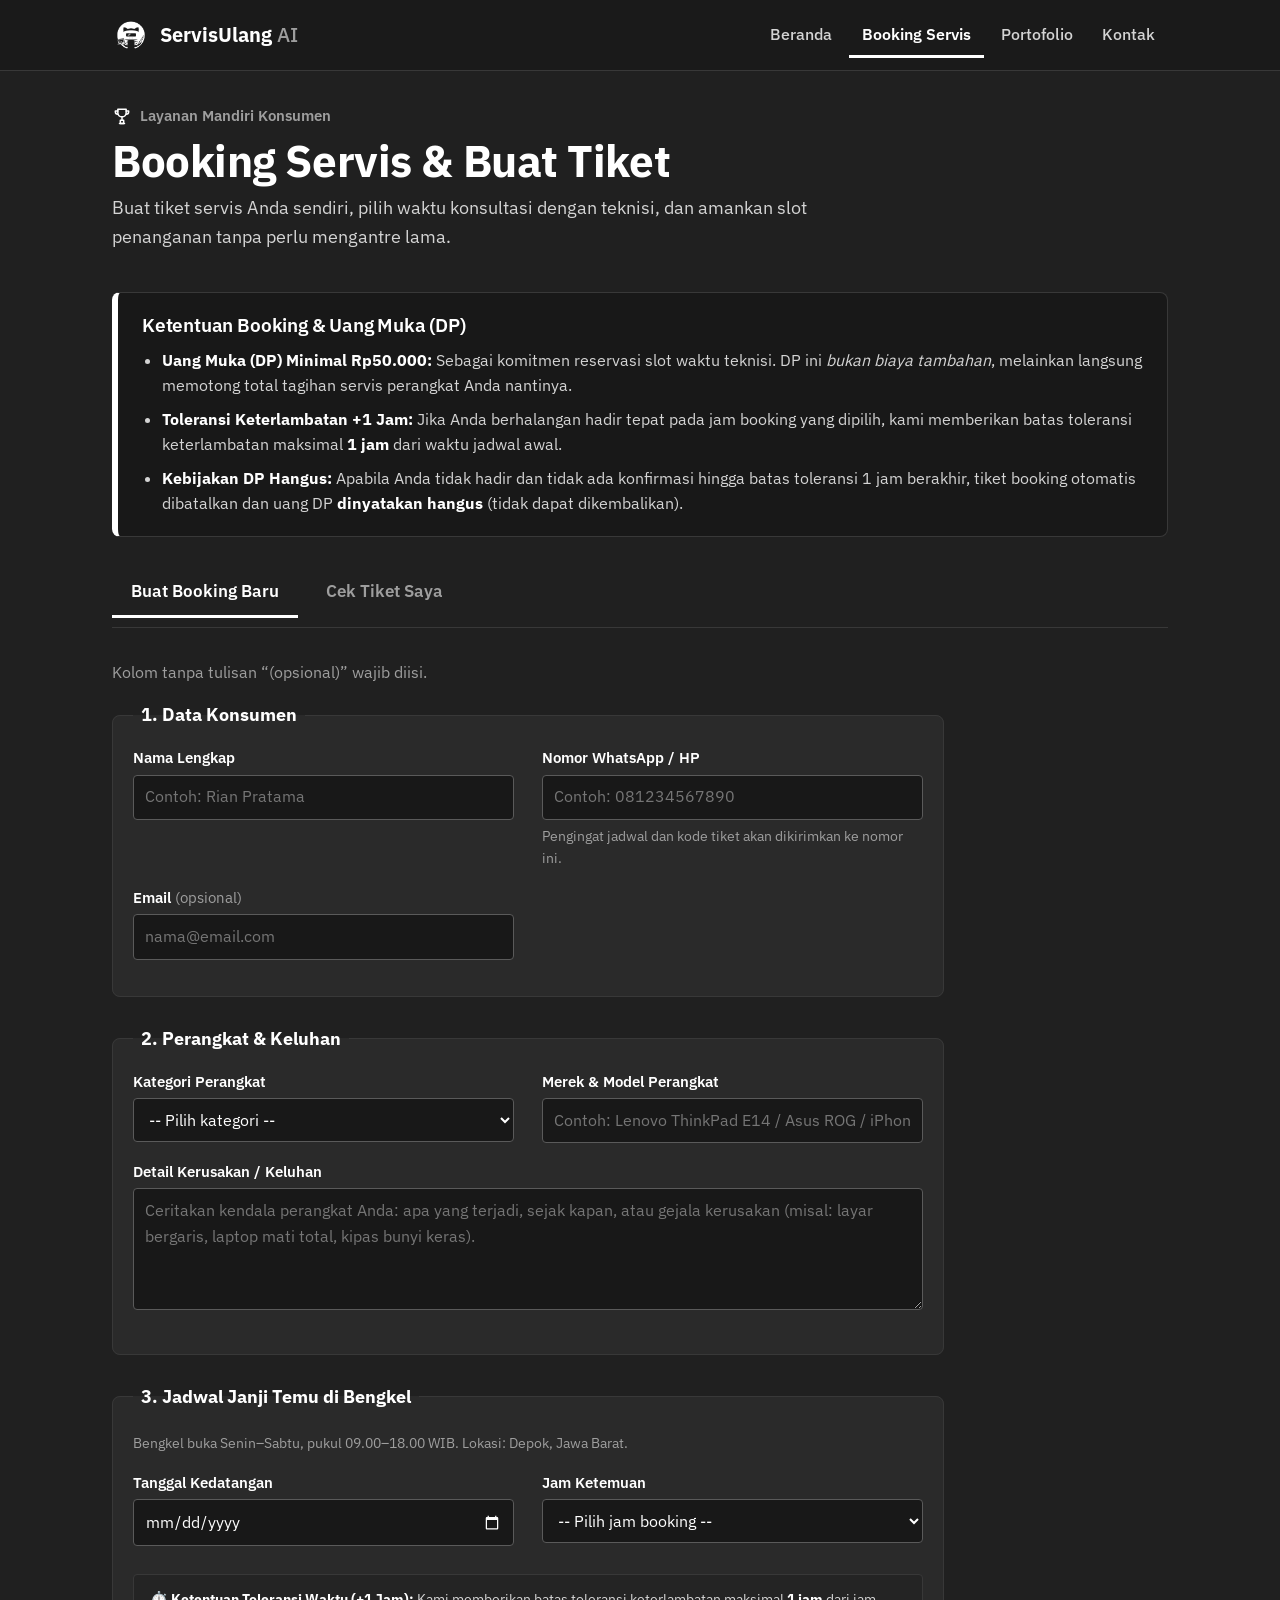
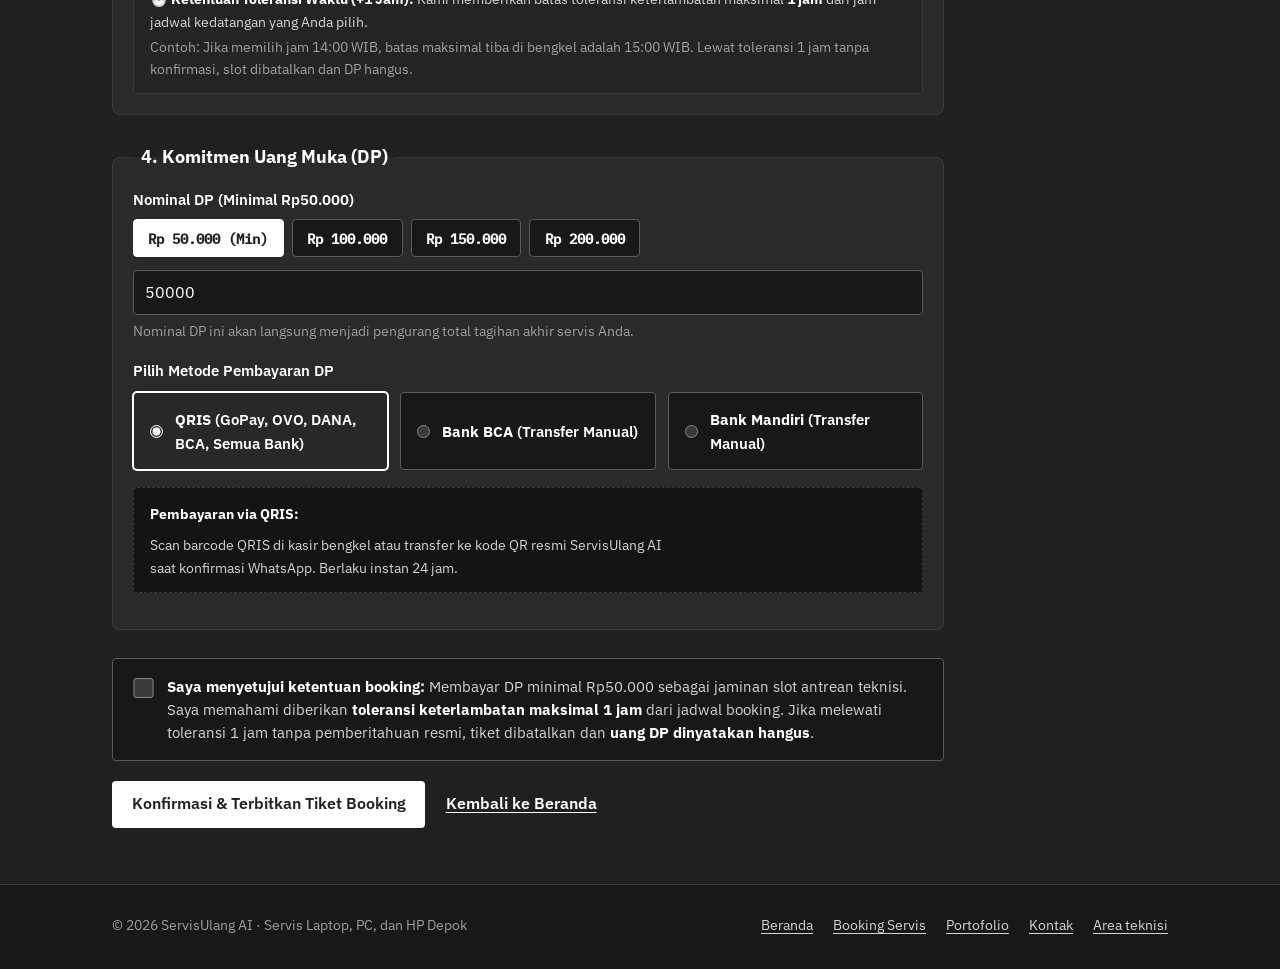
==== web-statis/booking.html @ 3f54a9a7 "feat: inisialisasi arsitektur pure HTML5 & CSS3 modular" ====
<!DOCTYPE html>
<html lang="id">
<head>
  <meta charset="utf-8">
  <meta name="viewport" content="width=device-width, initial-scale=1">
  <title>Booking Servis &amp; Buat Tiket — ServisUlang AI</title>
  <meta name="description" content="Booking jadwal servis laptop, PC, dan HP secara mandiri. Pilih jam ketemuan dengan teknisi, amankan slot antrean dengan DP minimal Rp50.000.">
  <link rel="icon" type="image/png" href="img/logo.png">
  <meta name="theme-color" content="#202020">
  <meta property="og:site_name" content="ServisUlang AI">
  <meta property="og:type" content="website">
  <meta property="og:title" content="Booking Servis & Buat Tiket — ServisUlang AI">
  <meta property="og:description" content="Booking jadwal servis laptop, PC, dan HP secara mandiri. Pilih jam ketemuan dengan teknisi, amankan slot antrean dengan DP minimal Rp50.000.">
  <meta property="og:image" content="img/logo.png">
  <link rel="stylesheet" href="css/style.css">
</head>
<body class="public">
  <a class="skip" href="#utama">Lewati ke konten utama</a>

  <!-- Header Publik -->
  <header class="site-header">
    <div class="wrap site-header-inner">
      <a class="brand" href="index.html">
        <img class="brand-logo" src="img/logo.png" alt="" width="38" height="38">
        <span class="brand-name">ServisUlang <span class="brand-ai">AI</span></span>
      </a>
      <nav aria-label="Navigasi utama">
        <ul>
          <li><a href="index.html">Beranda</a></li>
          <li><a href="booking.html" aria-current="page">Booking Servis</a></li>
          <li><a href="portofolio.html">Portofolio</a></li>
          <li><a href="kontak.html">Kontak</a></li>
        </ul>
      </nav>
    </div>
  </header>

  <main id="utama" class="wrap">
    <!-- Judul Halaman -->
    <header class="page-head">
      <div>
        <p class="kicker"><img class="icon" src="img/trofi.svg" width="18" height="18" alt=""> Layanan Mandiri Konsumen</p>
        <h1>Booking Servis &amp; Buat Tiket</h1>
        <p class="lead">Buat tiket servis Anda sendiri, pilih waktu konsultasi dengan teknisi, dan amankan slot penanganan tanpa perlu mengantre lama.</p>
      </div>
    </header>

    <!-- Aturan & Kebijakan Booking (DP & Toleransi 1 Jam) -->
    <section class="policy-box" aria-labelledby="h-aturan">
      <h2 id="h-aturan">Ketentuan Booking &amp; Uang Muka (DP)</h2>
      <ul class="policy-list">
        <li>
          <strong>Uang Muka (DP) Minimal Rp50.000:</strong> 
          Sebagai komitmen reservasi slot waktu teknisi. DP ini <em>bukan biaya tambahan</em>, melainkan langsung memotong total tagihan servis perangkat Anda nantinya.
        </li>
        <li>
          <strong>Toleransi Keterlambatan +1 Jam:</strong> 
          Jika Anda berhalangan hadir tepat pada jam booking yang dipilih, kami memberikan batas toleransi keterlambatan maksimal <strong>1 jam</strong> dari waktu jadwal awal.
        </li>
        <li>
          <strong>Kebijakan DP Hangus:</strong> 
          Apabila Anda tidak hadir dan tidak ada konfirmasi hingga batas toleransi 1 jam berakhir, tiket booking otomatis dibatalkan dan uang DP <strong>dinyatakan hangus</strong> (tidak dapat dikembalikan).
        </li>
      </ul>
    </section>

    <!-- Tab Pilihan: Buat Tiket Baru vs Cek Tiket Saya (Pure CSS Tabs) -->
    <input type="radio" name="booking_tab" id="tab-baru" class="sr-only" checked>
    <input type="radio" name="booking_tab" id="tab-cek" class="sr-only">

    <div class="booking-tabs" role="tablist" aria-label="Pilihan layanan booking">
      <label for="tab-baru" class="booking-tab-btn" id="lbl-tab-baru" role="tab" tabindex="0">Buat Booking Baru</label>
      <label for="tab-cek" class="booking-tab-btn" id="lbl-tab-cek" role="tab" tabindex="0">Cek Tiket Saya</label>
    </div>

    <!-- Panel 1: Formulir Booking Baru -->
    <div id="panel-baru" class="booking-panel" role="tabpanel" aria-labelledby="lbl-tab-baru">
      <form class="form" id="booking-form" action="#booking-receipt" method="get">
        <p class="form-note">Kolom tanpa tulisan “(opsional)” wajib diisi.</p>

        <!-- 1. Data Konsumen -->
        <fieldset>
          <legend>1. Data Konsumen</legend>
          <div class="grid-2">
            <div class="field">
              <label for="b-nama">Nama Lengkap</label>
              <input id="b-nama" name="nama" type="text" autocomplete="name" required placeholder="Contoh: Rian Pratama" aria-describedby="b-nama-err">
              <p class="field-error" id="b-nama-err">Nama lengkap wajib diisi.</p>
            </div>
            <div class="field">
              <label for="b-telepon">Nomor WhatsApp / HP</label>
              <input id="b-telepon" name="telepon" type="tel" inputmode="tel" autocomplete="tel" required placeholder="Contoh: 081234567890" aria-describedby="b-tel-err b-tel-hint">
              <p class="field-error" id="b-tel-err">Nomor WhatsApp wajib diisi untuk konfirmasi jadwal.</p>
              <p class="hint" id="b-tel-hint">Pengingat jadwal dan kode tiket akan dikirimkan ke nomor ini.</p>
            </div>
            <div class="field">
              <label for="b-email">Email <span class="opt">(opsional)</span></label>
              <input id="b-email" name="email" type="email" autocomplete="email" placeholder="nama@email.com">
            </div>
          </div>
        </fieldset>

        <!-- 2. Data Perangkat & Keluhan -->
        <fieldset>
          <legend>2. Perangkat &amp; Keluhan</legend>
          <div class="grid-2">
            <div class="field">
              <label for="b-kategori">Kategori Perangkat</label>
              <select id="b-kategori" name="kategori" required aria-describedby="b-kat-err">
                <option value="">-- Pilih kategori --</option>
                <option value="Laptop">Laptop (Asus, Lenovo, Acer, HP, MacBook, dll)</option>
                <option value="PC">PC Komputer / Rakitan Desktop</option>
                <option value="HP">HP / Smartphone (Android &amp; iPhone)</option>
              </select>
              <p class="field-error" id="b-kat-err">Pilih kategori perangkat Anda.</p>
            </div>
            <div class="field">
              <label for="b-merek-model">Merek &amp; Model Perangkat</label>
              <input id="b-merek-model" name="merek_model" type="text" required placeholder="Contoh: Lenovo ThinkPad E14 / Asus ROG / iPhone 11" aria-describedby="b-mm-err">
              <p class="field-error" id="b-mm-err">Merek dan model perangkat wajib diisi.</p>
            </div>
          </div>
          <div class="field">
            <label for="b-keluhan">Detail Kerusakan / Keluhan</label>
            <textarea id="b-keluhan" name="keluhan" rows="4" required placeholder="Ceritakan kendala perangkat Anda: apa yang terjadi, sejak kapan, atau gejala kerusakan (misal: layar bergaris, laptop mati total, kipas bunyi keras)." aria-describedby="b-kel-err"></textarea>
            <p class="field-error" id="b-kel-err">Jelaskan keluhan kerusakan perangkat Anda.</p>
          </div>
        </fieldset>

        <!-- 3. Jadwal Janji Temu -->
        <fieldset>
          <legend>3. Jadwal Janji Temu di Bengkel</legend>
          <p class="hint" style="margin-bottom: 1rem;">Bengkel buka Senin–Sabtu, pukul 09.00–18.00 WIB. Lokasi: Depok, Jawa Barat.</p>
          <div class="grid-2">
            <div class="field">
              <label for="b-tanggal">Tanggal Kedatangan</label>
              <input id="b-tanggal" name="tanggal" type="date" required aria-describedby="b-tgl-err">
              <p class="field-error" id="b-tgl-err">Pilih tanggal booking kedatangan.</p>
            </div>
            <div class="field">
              <label for="b-jam">Jam Ketemuan</label>
              <select id="b-jam" name="jam" required aria-describedby="b-jam-err">
                <option value="">-- Pilih jam booking --</option>
                <option value="09:00">09:00 WIB (Pagi)</option>
                <option value="10:00">10:00 WIB (Pagi)</option>
                <option value="11:00">11:00 WIB (Siang)</option>
                <option value="13:00">13:00 WIB (Siang)</option>
                <option value="14:00">14:00 WIB (Siang)</option>
                <option value="15:00">15:00 WIB (Sore)</option>
                <option value="16:00">16:00 WIB (Sore)</option>
                <option value="17:00">17:00 WIB (Sore)</option>
              </select>
              <p class="field-error" id="b-jam-err">Pilih jam ketemuan.</p>
            </div>
          </div>

          <!-- Ketentuan Toleransi Kedatangan (+1 Jam) -->
          <div class="tolerance-callout" id="preview-toleransi">
            <span>⏱️ <strong>Ketentuan Toleransi Waktu (+1 Jam):</strong> Kami memberikan batas toleransi keterlambatan maksimal <strong>1 jam</strong> dari jam jadwal kedatangan yang Anda pilih.</span>
            <div style="font-size: .85rem; margin-top: .25rem; color: #a0a0a0;">Contoh: Jika memilih jam 14:00 WIB, batas maksimal tiba di bengkel adalah 15:00 WIB. Lewat toleransi 1 jam tanpa konfirmasi, slot dibatalkan dan DP hangus.</div>
          </div>
        </fieldset>

        <!-- 4. Komitmen DP & Metode Pembayaran -->
        <fieldset>
          <legend>4. Komitmen Uang Muka (DP)</legend>
          <div class="field">
            <label for="b-nominal-dp">Nominal DP (Minimal Rp50.000)</label>
            <div class="dp-chips" role="radiogroup" aria-label="Pilihan nominal cepat">
              <label class="dp-chip">
                <input type="radio" name="pilihan_dp" value="50000" class="sr-only" checked>
                <span>Rp 50.000 (Min)</span>
              </label>
              <label class="dp-chip">
                <input type="radio" name="pilihan_dp" value="100000" class="sr-only">
                <span>Rp 100.000</span>
              </label>
              <label class="dp-chip">
                <input type="radio" name="pilihan_dp" value="150000" class="sr-only">
                <span>Rp 150.000</span>
              </label>
              <label class="dp-chip">
                <input type="radio" name="pilihan_dp" value="200000" class="sr-only">
                <span>Rp 200.000</span>
              </label>
            </div>
            <input id="b-nominal-dp" name="nominal_dp" type="number" min="50000" step="5000" value="50000" required aria-describedby="b-dp-err b-dp-hint">
            <p class="field-error" id="b-dp-err">Nominal DP minimal adalah Rp50.000.</p>
            <p class="hint" id="b-dp-hint">Nominal DP ini akan langsung menjadi pengurang total tagihan akhir servis Anda.</p>
          </div>

          <div class="field">
            <label>Pilih Metode Pembayaran DP</label>
            <div class="payment-methods">
              <label class="payment-option">
                <input type="radio" name="metode_bayar" id="pay-qris" value="QRIS" checked>
                <span><strong>QRIS</strong> (GoPay, OVO, DANA, BCA, Semua Bank)</span>
              </label>
              <label class="payment-option">
                <input type="radio" name="metode_bayar" id="pay-bca" value="Transfer Bank BCA">
                <span><strong>Bank BCA</strong> (Transfer Manual)</span>
              </label>
              <label class="payment-option">
                <input type="radio" name="metode_bayar" id="pay-mandiri" value="Transfer Bank Mandiri">
                <span><strong>Bank Mandiri</strong> (Transfer Manual)</span>
              </label>
            </div>

            <div class="payment-instructions" id="instruksi-qris">
              <p><strong>Pembayaran via QRIS:</strong></p>
              <p>Scan barcode QRIS di kasir bengkel atau transfer ke kode QR resmi ServisUlang AI saat konfirmasi WhatsApp. Berlaku instan 24 jam.</p>
            </div>
            <div class="payment-instructions" id="instruksi-bca">
              <p><strong>Rekening Transfer Resmi Bank BCA:</strong></p>
              <p>Bank BCA: <strong>873-091-2345</strong> a.n. <strong>PT ServisUlang Teknologi</strong></p>
              <p style="font-size: .85rem; color: #a0a0a0;">Sertakan nomor tiket di berita transfer atau kirim bukti bayar ke WhatsApp admin.</p>
            </div>
            <div class="payment-instructions" id="instruksi-mandiri">
              <p><strong>Rekening Transfer Resmi Bank Mandiri:</strong></p>
              <p>Bank Mandiri: <strong>157-00-9876543-2</strong> a.n. <strong>PT ServisUlang Teknologi</strong></p>
              <p style="font-size: .85rem; color: #a0a0a0;">Sertakan nomor tiket di berita transfer atau kirim bukti bayar ke WhatsApp admin.</p>
            </div>
          </div>
        </fieldset>

        <!-- 5. Persetujuan Syarat & Ketentuan -->
        <div class="field-checkbox">
          <input type="checkbox" id="b-setuju" name="setuju" required aria-describedby="b-setuju-err">
          <label for="b-setuju">
            <strong>Saya menyetujui ketentuan booking:</strong> 
            Membayar DP minimal Rp50.000 sebagai jaminan slot antrean teknisi. 
            Saya memahami diberikan <strong>toleransi keterlambatan maksimal 1 jam</strong> dari jadwal booking. 
            Jika melewati toleransi 1 jam tanpa pemberitahuan resmi, tiket dibatalkan dan <strong>uang DP dinyatakan hangus</strong>.
          </label>
          <p class="field-error" id="b-setuju-err">Anda wajib mencentang persetujuan ketentuan DP dan toleransi waktu.</p>
        </div>

        <!-- Tombol Eksekusi -->
        <p class="actions">
          <button class="btn btn-solid" type="submit" id="btn-submit-booking">Konfirmasi &amp; Terbitkan Tiket Booking</button>
          <a class="btn btn-link" href="index.html">Kembali ke Beranda</a>
        </p>
      </form>

      <!-- Bukti Tiket Booking (Muncul saat URL #booking-receipt aktif via CSS :target) -->
      <article class="booking-receipt" id="booking-receipt" aria-live="polite">
        <div class="receipt-header">
          <div>
            <p class="kicker" style="margin-bottom: .25rem; color: #ffffff;"><img class="icon" src="img/trofi.svg" width="18" height="18" alt=""> Bukti Booking Terkonfirmasi</p>
            <h2 class="receipt-title">Tiket Booking Konsumen</h2>
          </div>
          <div>
            <span class="ticket-code" id="res-tiket-kode">SU-2026-BOK01</span>
          </div>
        </div>

        <p class="proto-note">Prototipe statis: bukti tiket siap dicetak atau dikonfirmasi langsung ke WhatsApp bengkel.</p>

        <dl class="facts">
          <div><dt>Nomor Tiket</dt><dd><strong style="font-family: var(--font-mono); color: #ffffff;">SU-2026-BOK01</strong></dd></div>
          <div><dt>Nama Pelanggan</dt><dd id="res-nama">Rian Pratama</dd></div>
          <div><dt>Nomor Kontak / WA</dt><dd id="res-telepon">0812-3456-7890</dd></div>
          <div><dt>Perangkat &amp; Model</dt><dd id="res-perangkat">Laptop · Asus ROG G513</dd></div>
          <div><dt>Keluhan Utama</dt><dd id="res-keluhan">Overheat &amp; mati mendadak saat render video.</dd></div>
          <div><dt>Jadwal Kedatangan</dt><dd id="res-jadwal" style="font-weight: 700; color: #ffffff;">Hari Ini pukul 14:00 WIB</dd></div>
          <div><dt>Batas Toleransi Hadir (+1 Jam)</dt><dd id="res-batas-toleransi" style="font-weight: 700; color: #ffffff;">Pukul 15:00 WIB (+1 Jam Toleransi Maksimal)</dd></div>
          <div><dt>Uang Muka (DP)</dt><dd id="res-dp" style="font-weight: 700; color: #ffffff;">Rp 50.000 (Terkonfirmasi)</dd></div>
          <div><dt>Metode Bayar</dt><dd id="res-metode">QRIS</dd></div>
          <div><dt>Status Tiket</dt><dd><span class="badge diagnosis">Booking / Menunggu Kedatangan</span></dd></div>
        </dl>

        <div class="receipt-warning">
          <strong>Peringatan Kebijakan Waktu:</strong>
          <p style="margin: .35rem 0 0; font-size: .95rem;">
            Harap tiba di bengkel sebelum pukul <strong>15:00 WIB</strong> (batas toleransi +1 jam). Jika tidak hadir melewati batas toleransi tersebut tanpa konfirmasi, tiket hangus dan DP tidak dapat dikembalikan.
          </p>
        </div>

        <div class="receipt-actions">
          <a class="btn btn-solid" id="btn-wa-confirm" href="https://wa.me/6281234567890?text=Halo%20Admin%20ServisUlang%20AI%2C%20saya%20sudah%20mengisi%20form%20booking%20servis%20di%20website.%20Mohon%20konfirmasi%20jadwal%20kedatangan%20dan%20slot%20teknisi%20saya.%20Terima%20kasih!" target="_blank" rel="noopener noreferrer">Kirim Konfirmasi ke WhatsApp Bengkel</a>
          <button class="btn btn-outline" type="button" title="Gunakan pintasan Ctrl+P / Cmd+P di browser">Cetak / Simpan Bukti (Ctrl+P)</button>
          <a class="btn btn-link" href="booking.html" id="btn-booking-lagi">Buat Booking Lain</a>
        </div>
      </article>
    </div>

    <!-- Panel 2: Cek Riwayat Tiket Konsumen -->
    <div id="panel-cek" class="booking-panel" role="tabpanel" aria-labelledby="lbl-tab-cek">
      <section class="card" style="margin-top: 1rem;">
        <h2>Cek Status Tiket Anda</h2>
        <p class="muted">Masukkan nomor tiket booking (contoh: SU-2026-BOK01) atau nomor WhatsApp yang Anda gunakan saat booking.</p>
        
        <form class="filters" action="booking.html" method="get" role="search" style="margin-top: 1rem; padding: 0; background: transparent; border: none;">
          <div class="field grow">
            <label for="cek-input">Nomor Tiket atau Nomor WhatsApp</label>
            <input id="cek-input" name="cek_q" type="text" placeholder="SU-2026-BOK... atau 0812...">
          </div>
          <button class="btn btn-solid" type="submit" id="btn-cari-tiket">Cari Tiket</button>
        </form>

        <div id="hasil-cek-wrapper" style="margin-top: 1.5rem;">
          <p class="proto-note">Prototipe statis: Contoh data tiket booking yang tersimpan.</p>
          <div id="daftar-tiket-tersimpan">
            <article class="card" style="margin-top: 1rem; border-color: #383838; background: #242424;">
              <div style="display: flex; flex-wrap: wrap; justify-content: space-between; align-items: baseline; gap: .5rem; margin-bottom: .75rem;">
                <strong style="font-family: var(--font-mono); font-size: 1.15rem; color: #ffffff;">SU-2026-BOK01</strong>
                <span class="badge diagnosis">Booking / Menunggu Kedatangan</span>
              </div>
              <p><strong>Rian Pratama</strong> · Laptop Asus ROG G513</p>
              <p class="muted" style="margin-bottom: .5rem;">Overheat &amp; mati mendadak saat render video. Janji temu di bengkel.</p>
              <div class="notice" style="background: #181818; padding: .75rem 1rem; border-color: #383838;">
                <div>🕒 <strong>Jadwal:</strong> Hari Ini pukul 14:00 WIB</div>
                <div>⏱️ <strong>Toleransi Maksimal:</strong> pukul 15:00 WIB (setelah ini DP hangus)</div>
                <div>💰 <strong>DP:</strong> Rp 50.000 via QRIS (Terverifikasi)</div>
              </div>
            </article>
          </div>
        </div>
      </section>
    </div>
  </main>

  <!-- Footer Publik -->
  <footer class="foot">
    <div class="wrap foot-inner">
      <p>© 2026 ServisUlang AI · Servis Laptop, PC, dan HP Depok</p>
      <ul class="foot-links">
        <li><a href="index.html">Beranda</a></li>
        <li><a href="booking.html">Booking Servis</a></li>
        <li><a href="portofolio.html">Portofolio</a></li>
        <li><a href="kontak.html">Kontak</a></li>
        <li><a href="dashboard.html">Area teknisi</a></li>
      </ul>
    </div>
  </footer>
</body>
</html>
---- web-statis/css/style.css ----
/* ==========================================================================
   ServisUlang AI — Master Stylesheet
   Tema: Monochrome Dark (#202020)
   Arsitektur: 100% Pure CSS Modular
   ========================================================================== */

/* 1. Pondasi & Reset */
@import "base.css";

/* 2. Struktur Tata Letak */
@import "layout.css";

/* 3. Komponen UI Reusable */
@import "components.css";

/* 4. Halaman Khusus Publik */
@import "beranda.css";
@import "portofolio.css";
@import "booking.css";

/* 5. Halaman Area Teknisi */
@import "teknisi.css";
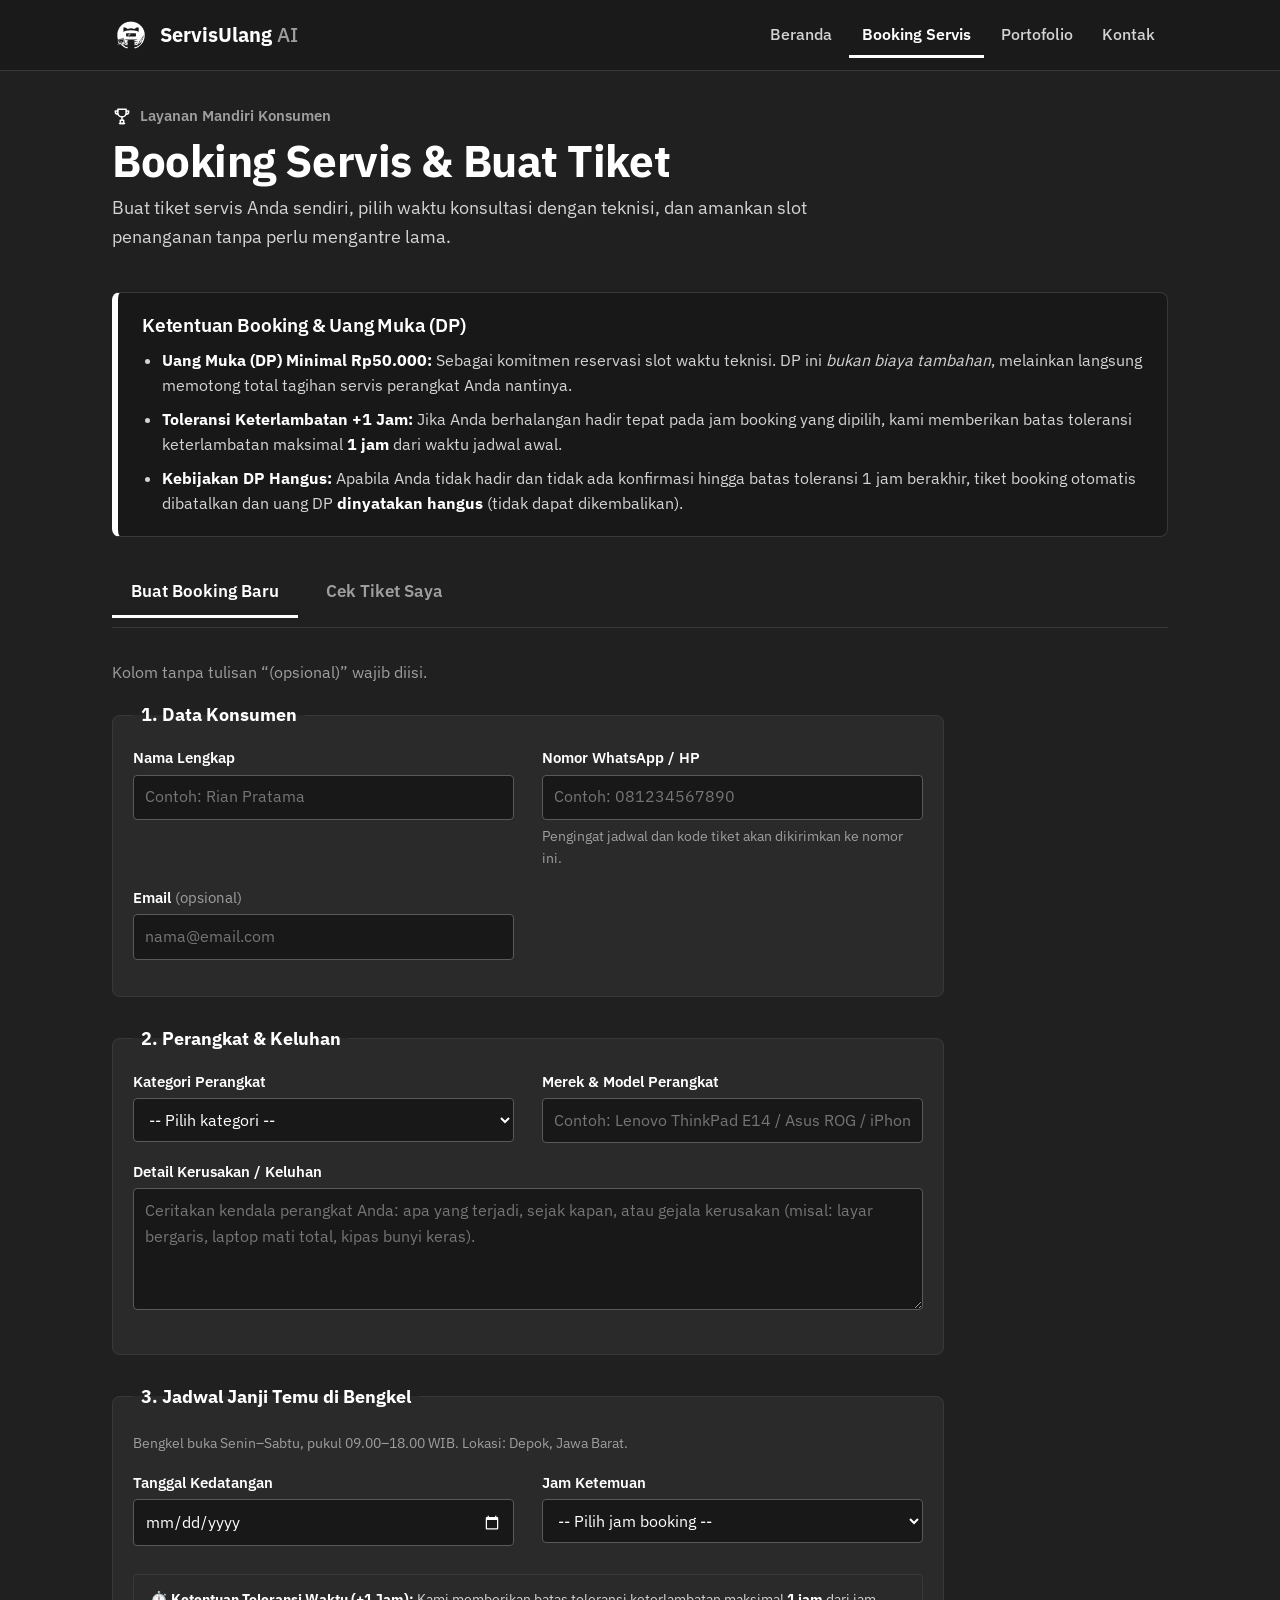
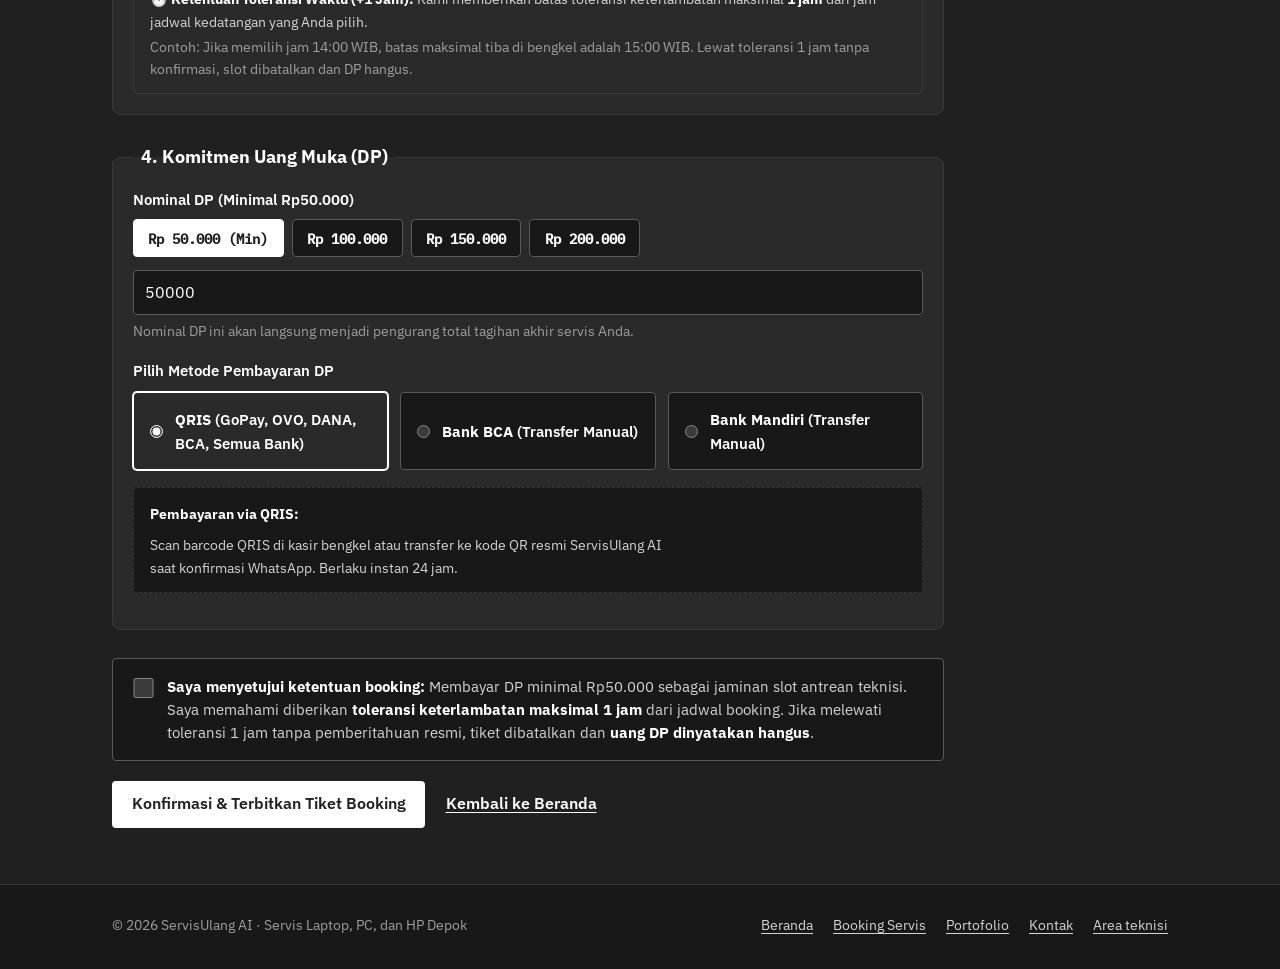
==== commit 79c86265: "refactor: bersihkan inline styles, hapus artefak placeholder, dan standardisasi design tokens" ====
--- a/web-statis/booking.html
+++ b/web-statis/booking.html
@@ -69,8 +69,8 @@
     <input type="radio" name="booking_tab" id="tab-cek" class="sr-only">
 
     <div class="booking-tabs" role="tablist" aria-label="Pilihan layanan booking">
-      <label for="tab-baru" class="booking-tab-btn" id="lbl-tab-baru" role="tab" tabindex="0">Buat Booking Baru</label>
-      <label for="tab-cek" class="booking-tab-btn" id="lbl-tab-cek" role="tab" tabindex="0">Cek Tiket Saya</label>
+      <label for="tab-baru" class="booking-tab-btn" id="lbl-tab-baru" role="tab">Buat Booking Baru</label>
+      <label for="tab-cek" class="booking-tab-btn" id="lbl-tab-cek" role="tab">Cek Tiket Saya</label>
     </div>
 
     <!-- Panel 1: Formulir Booking Baru -->
@@ -130,7 +130,7 @@
         <!-- 3. Jadwal Janji Temu -->
         <fieldset>
           <legend>3. Jadwal Janji Temu di Bengkel</legend>
-          <p class="hint" style="margin-bottom: 1rem;">Bengkel buka Senin–Sabtu, pukul 09.00–18.00 WIB. Lokasi: Depok, Jawa Barat.</p>
+          <p class="hint hint-spaced">Bengkel buka Senin–Sabtu, pukul 09.00–18.00 WIB. Lokasi: Depok, Jawa Barat.</p>
           <div class="grid-2">
             <div class="field">
               <label for="b-tanggal">Tanggal Kedatangan</label>
@@ -157,7 +157,7 @@
           <!-- Ketentuan Toleransi Kedatangan (+1 Jam) -->
           <div class="tolerance-callout" id="preview-toleransi">
             <span>⏱️ <strong>Ketentuan Toleransi Waktu (+1 Jam):</strong> Kami memberikan batas toleransi keterlambatan maksimal <strong>1 jam</strong> dari jam jadwal kedatangan yang Anda pilih.</span>
-            <div style="font-size: .85rem; margin-top: .25rem; color: #a0a0a0;">Contoh: Jika memilih jam 14:00 WIB, batas maksimal tiba di bengkel adalah 15:00 WIB. Lewat toleransi 1 jam tanpa konfirmasi, slot dibatalkan dan DP hangus.</div>
+            <div class="callout-note">Contoh: Jika memilih jam 14:00 WIB, batas maksimal tiba di bengkel adalah 15:00 WIB. Lewat toleransi 1 jam tanpa konfirmasi, slot dibatalkan dan DP hangus.</div>
           </div>
         </fieldset>
 
@@ -213,12 +213,12 @@
             <div class="payment-instructions" id="instruksi-bca">
               <p><strong>Rekening Transfer Resmi Bank BCA:</strong></p>
               <p>Bank BCA: <strong>873-091-2345</strong> a.n. <strong>PT ServisUlang Teknologi</strong></p>
-              <p style="font-size: .85rem; color: #a0a0a0;">Sertakan nomor tiket di berita transfer atau kirim bukti bayar ke WhatsApp admin.</p>
+              <p class="instruction-meta">Sertakan nomor tiket di berita transfer atau kirim bukti bayar ke WhatsApp admin.</p>
             </div>
             <div class="payment-instructions" id="instruksi-mandiri">
               <p><strong>Rekening Transfer Resmi Bank Mandiri:</strong></p>
               <p>Bank Mandiri: <strong>157-00-9876543-2</strong> a.n. <strong>PT ServisUlang Teknologi</strong></p>
-              <p style="font-size: .85rem; color: #a0a0a0;">Sertakan nomor tiket di berita transfer atau kirim bukti bayar ke WhatsApp admin.</p>
+              <p class="instruction-meta">Sertakan nomor tiket di berita transfer atau kirim bukti bayar ke WhatsApp admin.</p>
             </div>
           </div>
         </fieldset>
@@ -246,7 +246,7 @@
       <article class="booking-receipt" id="booking-receipt" aria-live="polite">
         <div class="receipt-header">
           <div>
-            <p class="kicker" style="margin-bottom: .25rem; color: #ffffff;"><img class="icon" src="img/trofi.svg" width="18" height="18" alt=""> Bukti Booking Terkonfirmasi</p>
+            <p class="kicker kicker-highlight"><img class="icon" src="img/trofi.svg" width="18" height="18" alt=""> Bukti Booking Terkonfirmasi</p>
             <h2 class="receipt-title">Tiket Booking Konsumen</h2>
           </div>
           <div>
@@ -257,21 +257,21 @@
         <p class="proto-note">Prototipe statis: bukti tiket siap dicetak atau dikonfirmasi langsung ke WhatsApp bengkel.</p>
 
         <dl class="facts">
-          <div><dt>Nomor Tiket</dt><dd><strong style="font-family: var(--font-mono); color: #ffffff;">SU-2026-BOK01</strong></dd></div>
+          <div><dt>Nomor Tiket</dt><dd><strong class="mono-ticket">SU-2026-BOK01</strong></dd></div>
           <div><dt>Nama Pelanggan</dt><dd id="res-nama">Rian Pratama</dd></div>
           <div><dt>Nomor Kontak / WA</dt><dd id="res-telepon">0812-3456-7890</dd></div>
           <div><dt>Perangkat &amp; Model</dt><dd id="res-perangkat">Laptop · Asus ROG G513</dd></div>
           <div><dt>Keluhan Utama</dt><dd id="res-keluhan">Overheat &amp; mati mendadak saat render video.</dd></div>
-          <div><dt>Jadwal Kedatangan</dt><dd id="res-jadwal" style="font-weight: 700; color: #ffffff;">Hari Ini pukul 14:00 WIB</dd></div>
-          <div><dt>Batas Toleransi Hadir (+1 Jam)</dt><dd id="res-batas-toleransi" style="font-weight: 700; color: #ffffff;">Pukul 15:00 WIB (+1 Jam Toleransi Maksimal)</dd></div>
-          <div><dt>Uang Muka (DP)</dt><dd id="res-dp" style="font-weight: 700; color: #ffffff;">Rp 50.000 (Terkonfirmasi)</dd></div>
+          <div><dt>Jadwal Kedatangan</dt><dd id="res-jadwal" class="fact-bold">Hari Ini pukul 14:00 WIB</dd></div>
+          <div><dt>Batas Toleransi Hadir (+1 Jam)</dt><dd id="res-batas-toleransi" class="fact-bold">Pukul 15:00 WIB (+1 Jam Toleransi Maksimal)</dd></div>
+          <div><dt>Uang Muka (DP)</dt><dd id="res-dp" class="fact-bold">Rp 50.000 (Terkonfirmasi)</dd></div>
           <div><dt>Metode Bayar</dt><dd id="res-metode">QRIS</dd></div>
           <div><dt>Status Tiket</dt><dd><span class="badge diagnosis">Booking / Menunggu Kedatangan</span></dd></div>
         </dl>
 
         <div class="receipt-warning">
           <strong>Peringatan Kebijakan Waktu:</strong>
-          <p style="margin: .35rem 0 0; font-size: .95rem;">
+          <p class="receipt-note">
             Harap tiba di bengkel sebelum pukul <strong>15:00 WIB</strong> (batas toleransi +1 jam). Jika tidak hadir melewati batas toleransi tersebut tanpa konfirmasi, tiket hangus dan DP tidak dapat dikembalikan.
           </p>
         </div>
@@ -286,11 +286,11 @@
 
     <!-- Panel 2: Cek Riwayat Tiket Konsumen -->
     <div id="panel-cek" class="booking-panel" role="tabpanel" aria-labelledby="lbl-tab-cek">
-      <section class="card" style="margin-top: 1rem;">
+      <section class="card section-card">
         <h2>Cek Status Tiket Anda</h2>
         <p class="muted">Masukkan nomor tiket booking (contoh: SU-2026-BOK01) atau nomor WhatsApp yang Anda gunakan saat booking.</p>
         
-        <form class="filters" action="booking.html" method="get" role="search" style="margin-top: 1rem; padding: 0; background: transparent; border: none;">
+        <form class="filters filters-seamless" action="booking.html" method="get" role="search">
           <div class="field grow">
             <label for="cek-input">Nomor Tiket atau Nomor WhatsApp</label>
             <input id="cek-input" name="cek_q" type="text" placeholder="SU-2026-BOK... atau 0812...">
@@ -298,17 +298,17 @@
           <button class="btn btn-solid" type="submit" id="btn-cari-tiket">Cari Tiket</button>
         </form>
 
-        <div id="hasil-cek-wrapper" style="margin-top: 1.5rem;">
+        <div id="hasil-cek-wrapper" class="search-results-wrap">
           <p class="proto-note">Prototipe statis: Contoh data tiket booking yang tersimpan.</p>
           <div id="daftar-tiket-tersimpan">
-            <article class="card" style="margin-top: 1rem; border-color: #383838; background: #242424;">
-              <div style="display: flex; flex-wrap: wrap; justify-content: space-between; align-items: baseline; gap: .5rem; margin-bottom: .75rem;">
-                <strong style="font-family: var(--font-mono); font-size: 1.15rem; color: #ffffff;">SU-2026-BOK01</strong>
+            <article class="card card-ticket-item">
+              <div class="ticket-item-header">
+                <strong class="mono-ticket-lg">SU-2026-BOK01</strong>
                 <span class="badge diagnosis">Booking / Menunggu Kedatangan</span>
               </div>
               <p><strong>Rian Pratama</strong> · Laptop Asus ROG G513</p>
-              <p class="muted" style="margin-bottom: .5rem;">Overheat &amp; mati mendadak saat render video. Janji temu di bengkel.</p>
-              <div class="notice" style="background: #181818; padding: .75rem 1rem; border-color: #383838;">
+              <p class="muted ticket-item-desc">Overheat &amp; mati mendadak saat render video. Janji temu di bengkel.</p>
+              <div class="notice ticket-item-notice">
                 <div>🕒 <strong>Jadwal:</strong> Hari Ini pukul 14:00 WIB</div>
                 <div>⏱️ <strong>Toleransi Maksimal:</strong> pukul 15:00 WIB (setelah ini DP hangus)</div>
                 <div>💰 <strong>DP:</strong> Rp 50.000 via QRIS (Terverifikasi)</div>
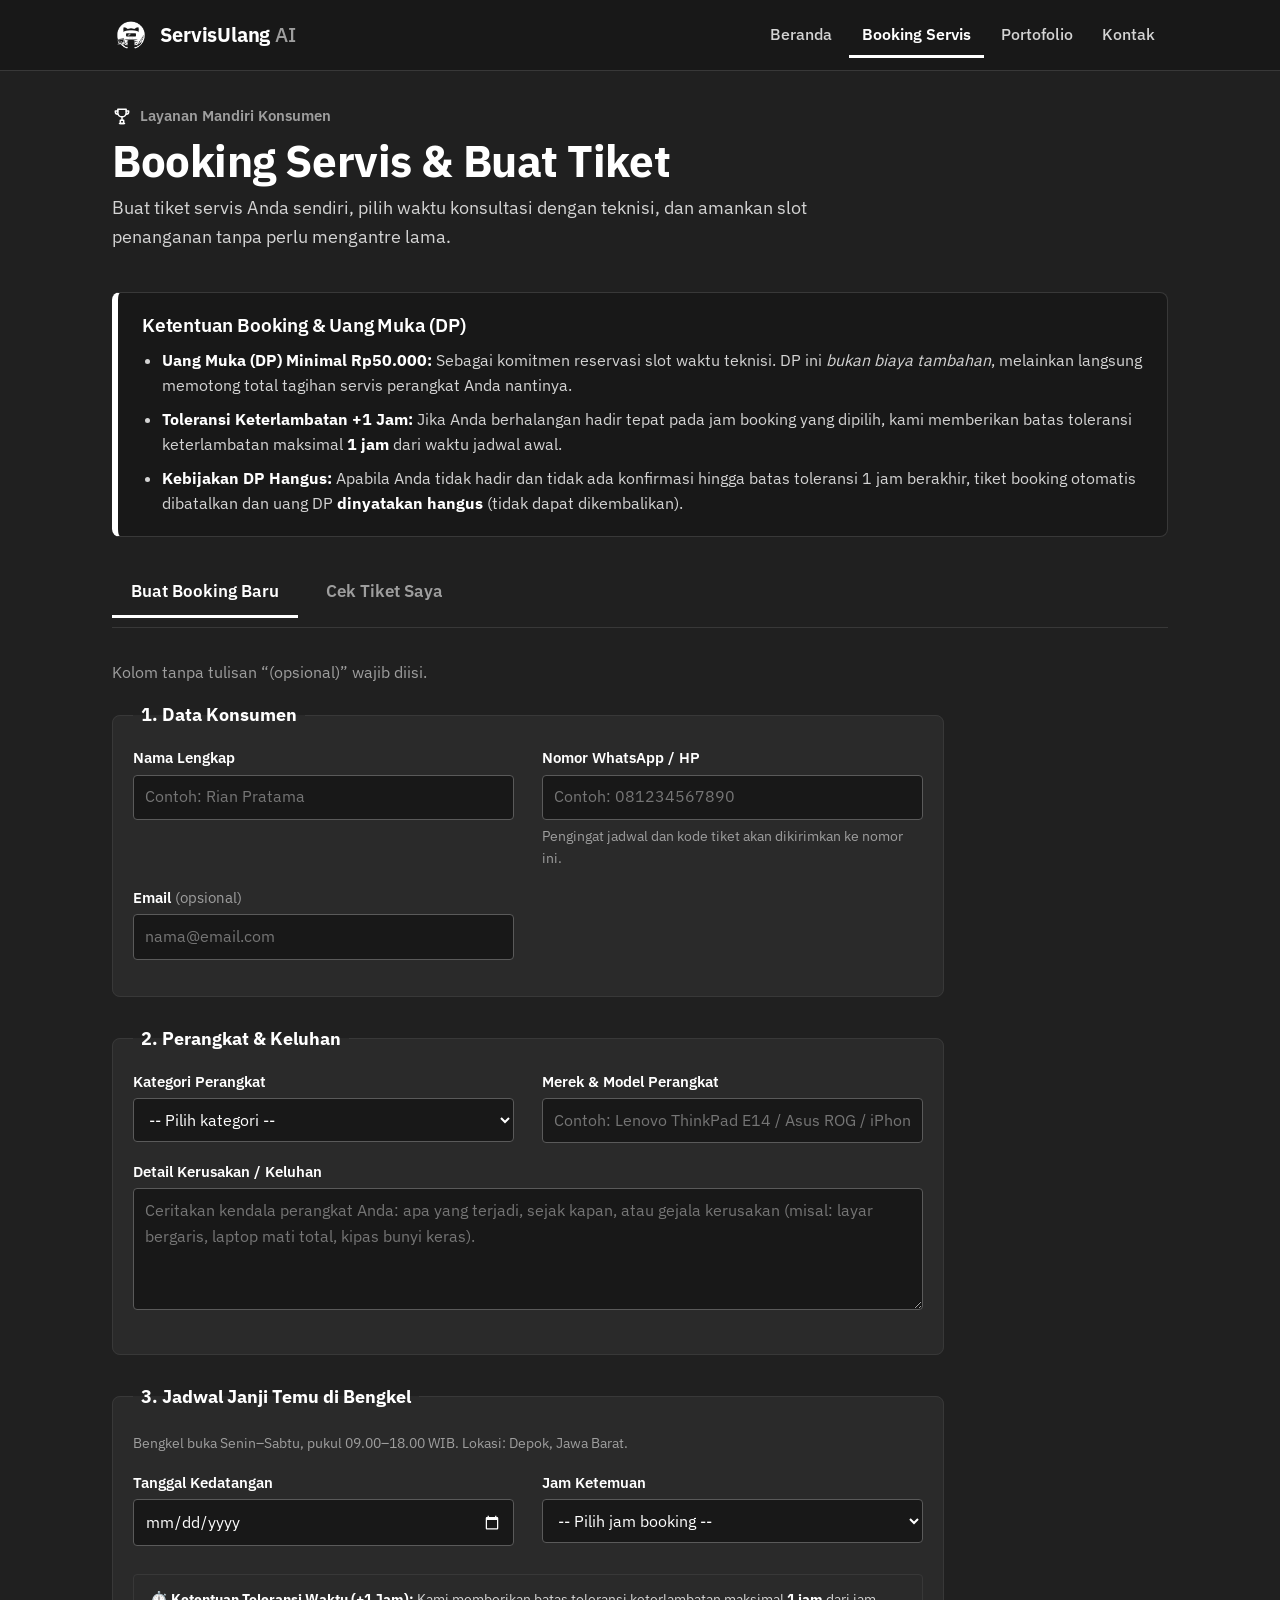
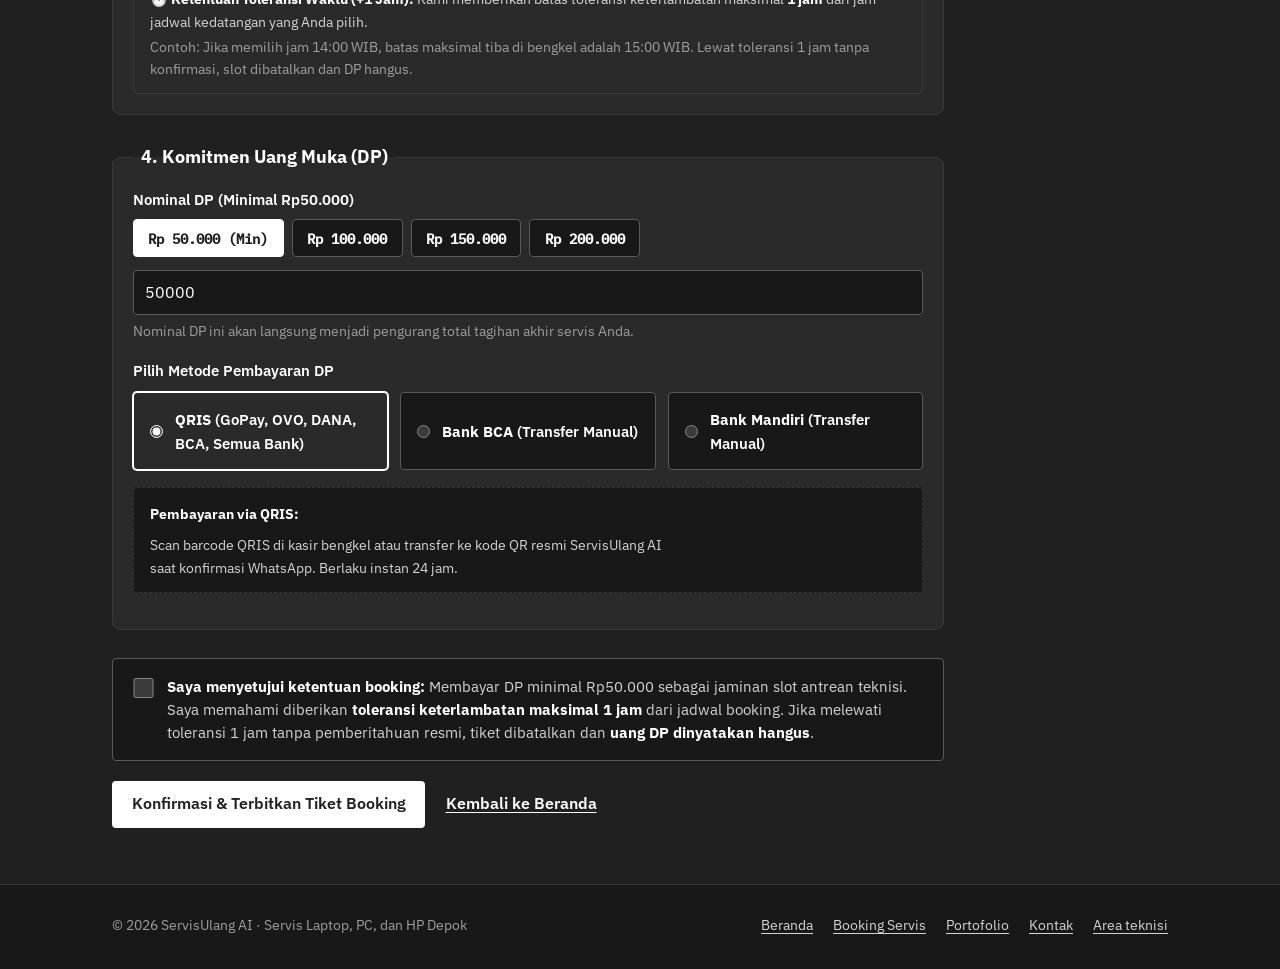
==== commit f638bab1: "fix(a11y): hubungkan label eksplisit form DP, sinkronisasi footer publik, dan lengkapi canonical met" ====
--- a/web-statis/booking.html
+++ b/web-statis/booking.html
@@ -5,10 +5,12 @@
   <meta name="viewport" content="width=device-width, initial-scale=1">
   <title>Booking Servis &amp; Buat Tiket — ServisUlang AI</title>
   <meta name="description" content="Booking jadwal servis laptop, PC, dan HP secara mandiri. Pilih jam ketemuan dengan teknisi, amankan slot antrean dengan DP minimal Rp50.000.">
+  <link rel="canonical" href="https://servisulang.id/booking.html">
   <link rel="icon" type="image/png" href="img/logo.png">
   <meta name="theme-color" content="#202020">
   <meta property="og:site_name" content="ServisUlang AI">
   <meta property="og:type" content="website">
+  <meta property="og:url" content="https://servisulang.id/booking.html">
   <meta property="og:title" content="Booking Servis & Buat Tiket — ServisUlang AI">
   <meta property="og:description" content="Booking jadwal servis laptop, PC, dan HP secara mandiri. Pilih jam ketemuan dengan teknisi, amankan slot antrean dengan DP minimal Rp50.000.">
   <meta property="og:image" content="img/logo.png">
@@ -167,20 +169,20 @@
           <div class="field">
             <label for="b-nominal-dp">Nominal DP (Minimal Rp50.000)</label>
             <div class="dp-chips" role="radiogroup" aria-label="Pilihan nominal cepat">
-              <label class="dp-chip">
-                <input type="radio" name="pilihan_dp" value="50000" class="sr-only" checked>
+              <label class="dp-chip" for="dp-50k">
+                <input type="radio" id="dp-50k" name="pilihan_dp" value="50000" class="sr-only" checked>
                 <span>Rp 50.000 (Min)</span>
               </label>
-              <label class="dp-chip">
-                <input type="radio" name="pilihan_dp" value="100000" class="sr-only">
+              <label class="dp-chip" for="dp-100k">
+                <input type="radio" id="dp-100k" name="pilihan_dp" value="100000" class="sr-only">
                 <span>Rp 100.000</span>
               </label>
-              <label class="dp-chip">
-                <input type="radio" name="pilihan_dp" value="150000" class="sr-only">
+              <label class="dp-chip" for="dp-150k">
+                <input type="radio" id="dp-150k" name="pilihan_dp" value="150000" class="sr-only">
                 <span>Rp 150.000</span>
               </label>
-              <label class="dp-chip">
-                <input type="radio" name="pilihan_dp" value="200000" class="sr-only">
+              <label class="dp-chip" for="dp-200k">
+                <input type="radio" id="dp-200k" name="pilihan_dp" value="200000" class="sr-only">
                 <span>Rp 200.000</span>
               </label>
             </div>
@@ -190,17 +192,17 @@
           </div>
 
           <div class="field">
-            <label>Pilih Metode Pembayaran DP</label>
-            <div class="payment-methods">
-              <label class="payment-option">
+            <span class="label" id="label-metode-bayar">Pilih Metode Pembayaran DP</span>
+            <div class="payment-methods" role="radiogroup" aria-labelledby="label-metode-bayar">
+              <label class="payment-option" for="pay-qris">
                 <input type="radio" name="metode_bayar" id="pay-qris" value="QRIS" checked>
                 <span><strong>QRIS</strong> (GoPay, OVO, DANA, BCA, Semua Bank)</span>
               </label>
-              <label class="payment-option">
+              <label class="payment-option" for="pay-bca">
                 <input type="radio" name="metode_bayar" id="pay-bca" value="Transfer Bank BCA">
                 <span><strong>Bank BCA</strong> (Transfer Manual)</span>
               </label>
-              <label class="payment-option">
+              <label class="payment-option" for="pay-mandiri">
                 <input type="radio" name="metode_bayar" id="pay-mandiri" value="Transfer Bank Mandiri">
                 <span><strong>Bank Mandiri</strong> (Transfer Manual)</span>
               </label>
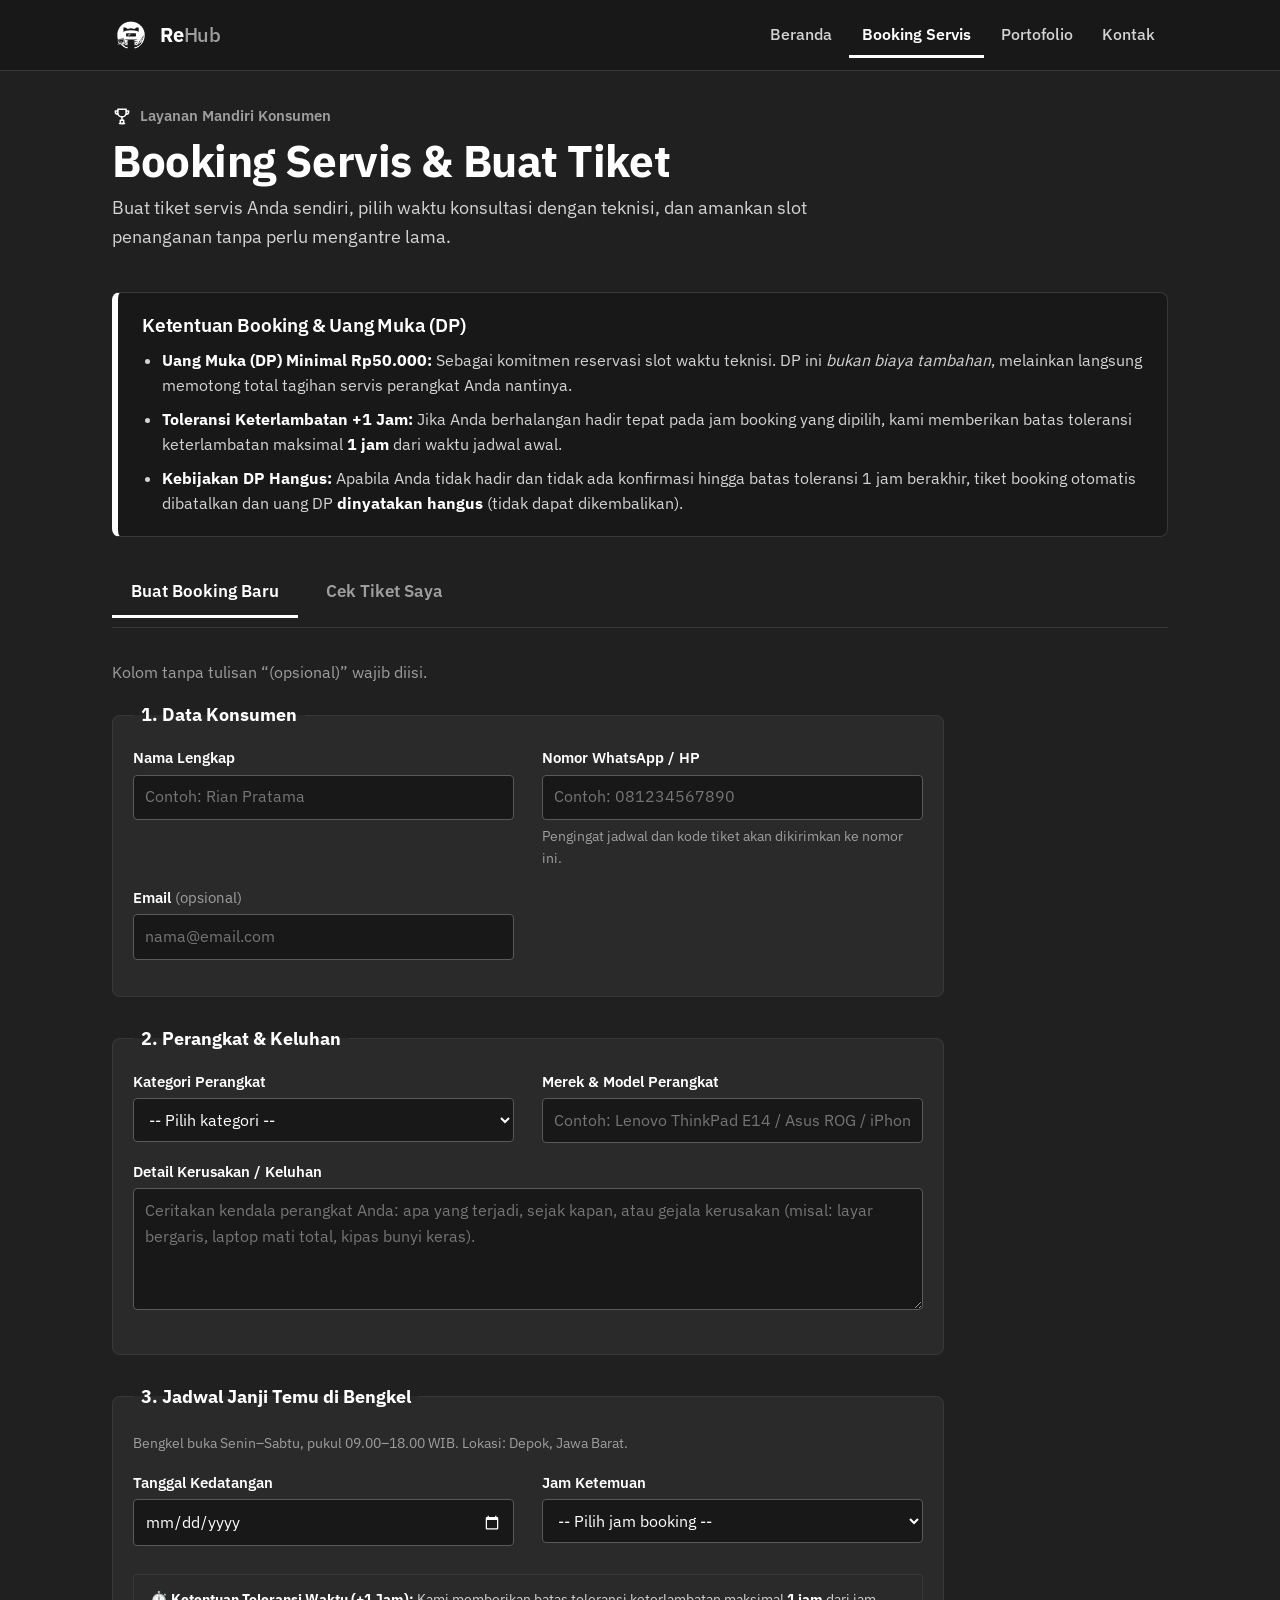
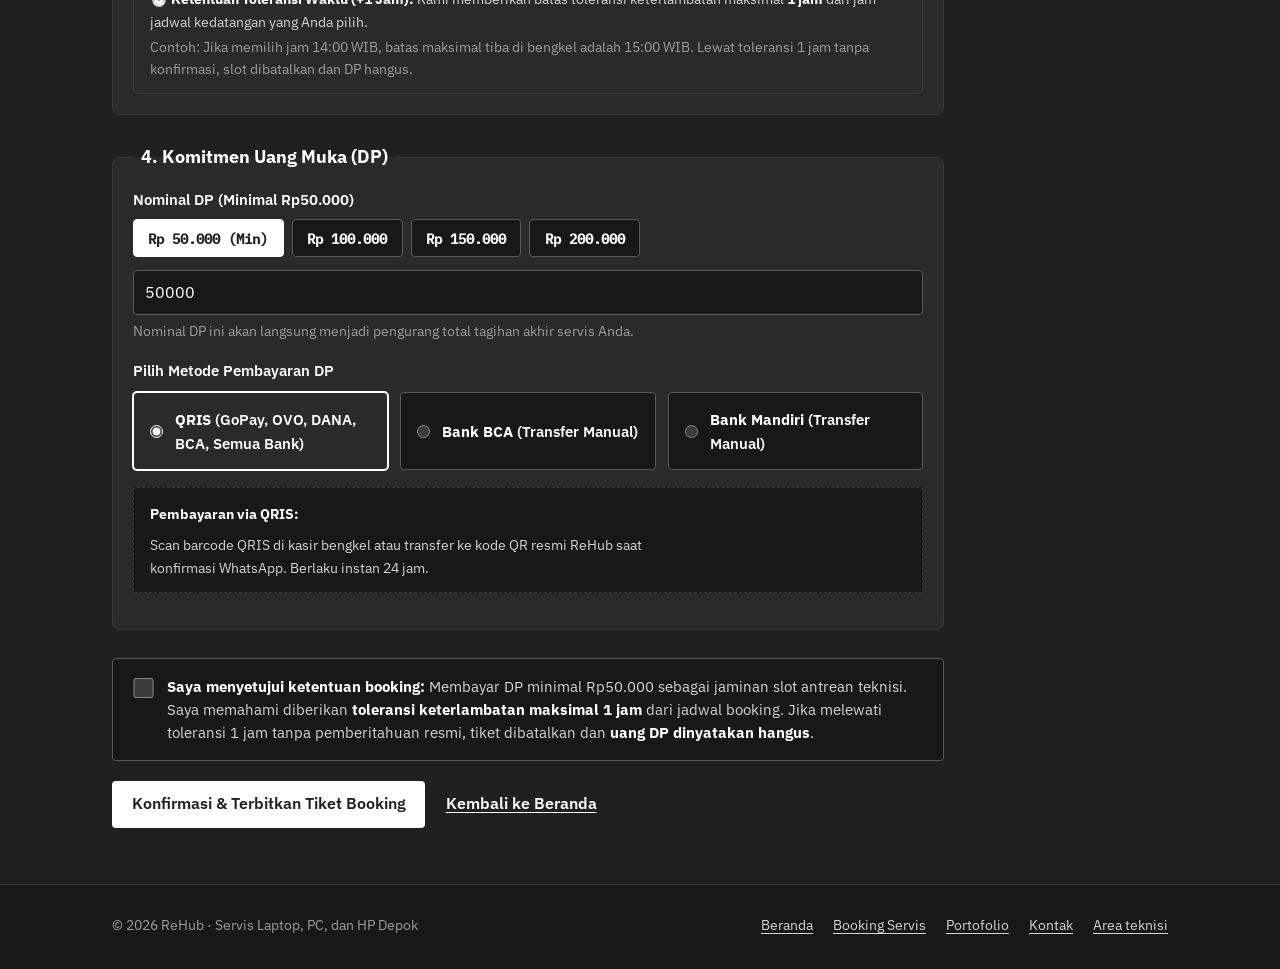
==== commit 83e5ed2c: "feat: ubah identitas dan brand proyek sepenuhnya menjadi ReHub" ====
--- a/web-statis/booking.html
+++ b/web-statis/booking.html
@@ -3,15 +3,15 @@
 <head>
   <meta charset="utf-8">
   <meta name="viewport" content="width=device-width, initial-scale=1">
-  <title>Booking Servis &amp; Buat Tiket — ServisUlang AI</title>
+  <title>Booking Servis &amp; Buat Tiket — ReHub</title>
   <meta name="description" content="Booking jadwal servis laptop, PC, dan HP secara mandiri. Pilih jam ketemuan dengan teknisi, amankan slot antrean dengan DP minimal Rp50.000.">
-  <link rel="canonical" href="https://servisulang.id/booking.html">
+  <link rel="canonical" href="https://rehub.id/booking.html">
   <link rel="icon" type="image/png" href="img/logo.png">
   <meta name="theme-color" content="#202020">
-  <meta property="og:site_name" content="ServisUlang AI">
+  <meta property="og:site_name" content="ReHub">
   <meta property="og:type" content="website">
-  <meta property="og:url" content="https://servisulang.id/booking.html">
-  <meta property="og:title" content="Booking Servis & Buat Tiket — ServisUlang AI">
+  <meta property="og:url" content="https://rehub.id/booking.html">
+  <meta property="og:title" content="Booking Servis & Buat Tiket — ReHub">
   <meta property="og:description" content="Booking jadwal servis laptop, PC, dan HP secara mandiri. Pilih jam ketemuan dengan teknisi, amankan slot antrean dengan DP minimal Rp50.000.">
   <meta property="og:image" content="img/logo.png">
   <link rel="stylesheet" href="css/style.css">
@@ -24,7 +24,7 @@
     <div class="wrap site-header-inner">
       <a class="brand" href="index.html">
         <img class="brand-logo" src="img/logo.png" alt="" width="38" height="38">
-        <span class="brand-name">ServisUlang <span class="brand-ai">AI</span></span>
+        <span class="brand-name">Re<span class="brand-sub">Hub</span></span>
       </a>
       <nav aria-label="Navigasi utama">
         <ul>
@@ -210,16 +210,16 @@
 
             <div class="payment-instructions" id="instruksi-qris">
               <p><strong>Pembayaran via QRIS:</strong></p>
-              <p>Scan barcode QRIS di kasir bengkel atau transfer ke kode QR resmi ServisUlang AI saat konfirmasi WhatsApp. Berlaku instan 24 jam.</p>
+              <p>Scan barcode QRIS di kasir bengkel atau transfer ke kode QR resmi ReHub saat konfirmasi WhatsApp. Berlaku instan 24 jam.</p>
             </div>
             <div class="payment-instructions" id="instruksi-bca">
               <p><strong>Rekening Transfer Resmi Bank BCA:</strong></p>
-              <p>Bank BCA: <strong>873-091-2345</strong> a.n. <strong>PT ServisUlang Teknologi</strong></p>
+              <p>Bank BCA: <strong>873-091-2345</strong> a.n. <strong>PT ReHub Teknologi</strong></p>
               <p class="instruction-meta">Sertakan nomor tiket di berita transfer atau kirim bukti bayar ke WhatsApp admin.</p>
             </div>
             <div class="payment-instructions" id="instruksi-mandiri">
               <p><strong>Rekening Transfer Resmi Bank Mandiri:</strong></p>
-              <p>Bank Mandiri: <strong>157-00-9876543-2</strong> a.n. <strong>PT ServisUlang Teknologi</strong></p>
+              <p>Bank Mandiri: <strong>157-00-9876543-2</strong> a.n. <strong>PT ReHub Teknologi</strong></p>
               <p class="instruction-meta">Sertakan nomor tiket di berita transfer atau kirim bukti bayar ke WhatsApp admin.</p>
             </div>
           </div>
@@ -252,14 +252,14 @@
             <h2 class="receipt-title">Tiket Booking Konsumen</h2>
           </div>
           <div>
-            <span class="ticket-code" id="res-tiket-kode">SU-2026-BOK01</span>
+            <span class="ticket-code" id="res-tiket-kode">RH-2026-BOK01</span>
           </div>
         </div>
 
         <p class="proto-note">Prototipe statis: bukti tiket siap dicetak atau dikonfirmasi langsung ke WhatsApp bengkel.</p>
 
         <dl class="facts">
-          <div><dt>Nomor Tiket</dt><dd><strong class="mono-ticket">SU-2026-BOK01</strong></dd></div>
+          <div><dt>Nomor Tiket</dt><dd><strong class="mono-ticket">RH-2026-BOK01</strong></dd></div>
           <div><dt>Nama Pelanggan</dt><dd id="res-nama">Rian Pratama</dd></div>
           <div><dt>Nomor Kontak / WA</dt><dd id="res-telepon">0812-3456-7890</dd></div>
           <div><dt>Perangkat &amp; Model</dt><dd id="res-perangkat">Laptop · Asus ROG G513</dd></div>
@@ -279,7 +279,7 @@
         </div>
 
         <div class="receipt-actions">
-          <a class="btn btn-solid" id="btn-wa-confirm" href="https://wa.me/6281234567890?text=Halo%20Admin%20ServisUlang%20AI%2C%20saya%20sudah%20mengisi%20form%20booking%20servis%20di%20website.%20Mohon%20konfirmasi%20jadwal%20kedatangan%20dan%20slot%20teknisi%20saya.%20Terima%20kasih!" target="_blank" rel="noopener noreferrer">Kirim Konfirmasi ke WhatsApp Bengkel</a>
+          <a class="btn btn-solid" id="btn-wa-confirm" href="https://wa.me/6281234567890?text=Halo%20Admin%20ReHub%20AI%2C%20saya%20sudah%20mengisi%20form%20booking%20servis%20di%20website.%20Mohon%20konfirmasi%20jadwal%20kedatangan%20dan%20slot%20teknisi%20saya.%20Terima%20kasih!" target="_blank" rel="noopener noreferrer">Kirim Konfirmasi ke WhatsApp Bengkel</a>
           <button class="btn btn-outline" type="button" title="Gunakan pintasan Ctrl+P / Cmd+P di browser">Cetak / Simpan Bukti (Ctrl+P)</button>
           <a class="btn btn-link" href="booking.html" id="btn-booking-lagi">Buat Booking Lain</a>
         </div>
@@ -290,12 +290,12 @@
     <div id="panel-cek" class="booking-panel" role="tabpanel" aria-labelledby="lbl-tab-cek">
       <section class="card section-card">
         <h2>Cek Status Tiket Anda</h2>
-        <p class="muted">Masukkan nomor tiket booking (contoh: SU-2026-BOK01) atau nomor WhatsApp yang Anda gunakan saat booking.</p>
+        <p class="muted">Masukkan nomor tiket booking (contoh: RH-2026-BOK01) atau nomor WhatsApp yang Anda gunakan saat booking.</p>
         
         <form class="filters filters-seamless" action="booking.html" method="get" role="search">
           <div class="field grow">
             <label for="cek-input">Nomor Tiket atau Nomor WhatsApp</label>
-            <input id="cek-input" name="cek_q" type="text" placeholder="SU-2026-BOK... atau 0812...">
+            <input id="cek-input" name="cek_q" type="text" placeholder="RH-2026-BOK... atau 0812...">
           </div>
           <button class="btn btn-solid" type="submit" id="btn-cari-tiket">Cari Tiket</button>
         </form>
@@ -305,7 +305,7 @@
           <div id="daftar-tiket-tersimpan">
             <article class="card card-ticket-item">
               <div class="ticket-item-header">
-                <strong class="mono-ticket-lg">SU-2026-BOK01</strong>
+                <strong class="mono-ticket-lg">RH-2026-BOK01</strong>
                 <span class="badge diagnosis">Booking / Menunggu Kedatangan</span>
               </div>
               <p><strong>Rian Pratama</strong> · Laptop Asus ROG G513</p>
@@ -325,7 +325,7 @@
   <!-- Footer Publik -->
   <footer class="foot">
     <div class="wrap foot-inner">
-      <p>© 2026 ServisUlang AI · Servis Laptop, PC, dan HP Depok</p>
+      <p>© 2026 ReHub · Servis Laptop, PC, dan HP Depok</p>
       <ul class="foot-links">
         <li><a href="index.html">Beranda</a></li>
         <li><a href="booking.html">Booking Servis</a></li>
--- a/web-statis/css/style.css
+++ b/web-statis/css/style.css
@@ -1,5 +1,5 @@
 /* ==========================================================================
-   ServisUlang AI — Master Stylesheet
+   ReHub — Master Stylesheet
    Tema: Monochrome Dark (#202020)
    Arsitektur: 100% Pure CSS Modular
    ========================================================================== */
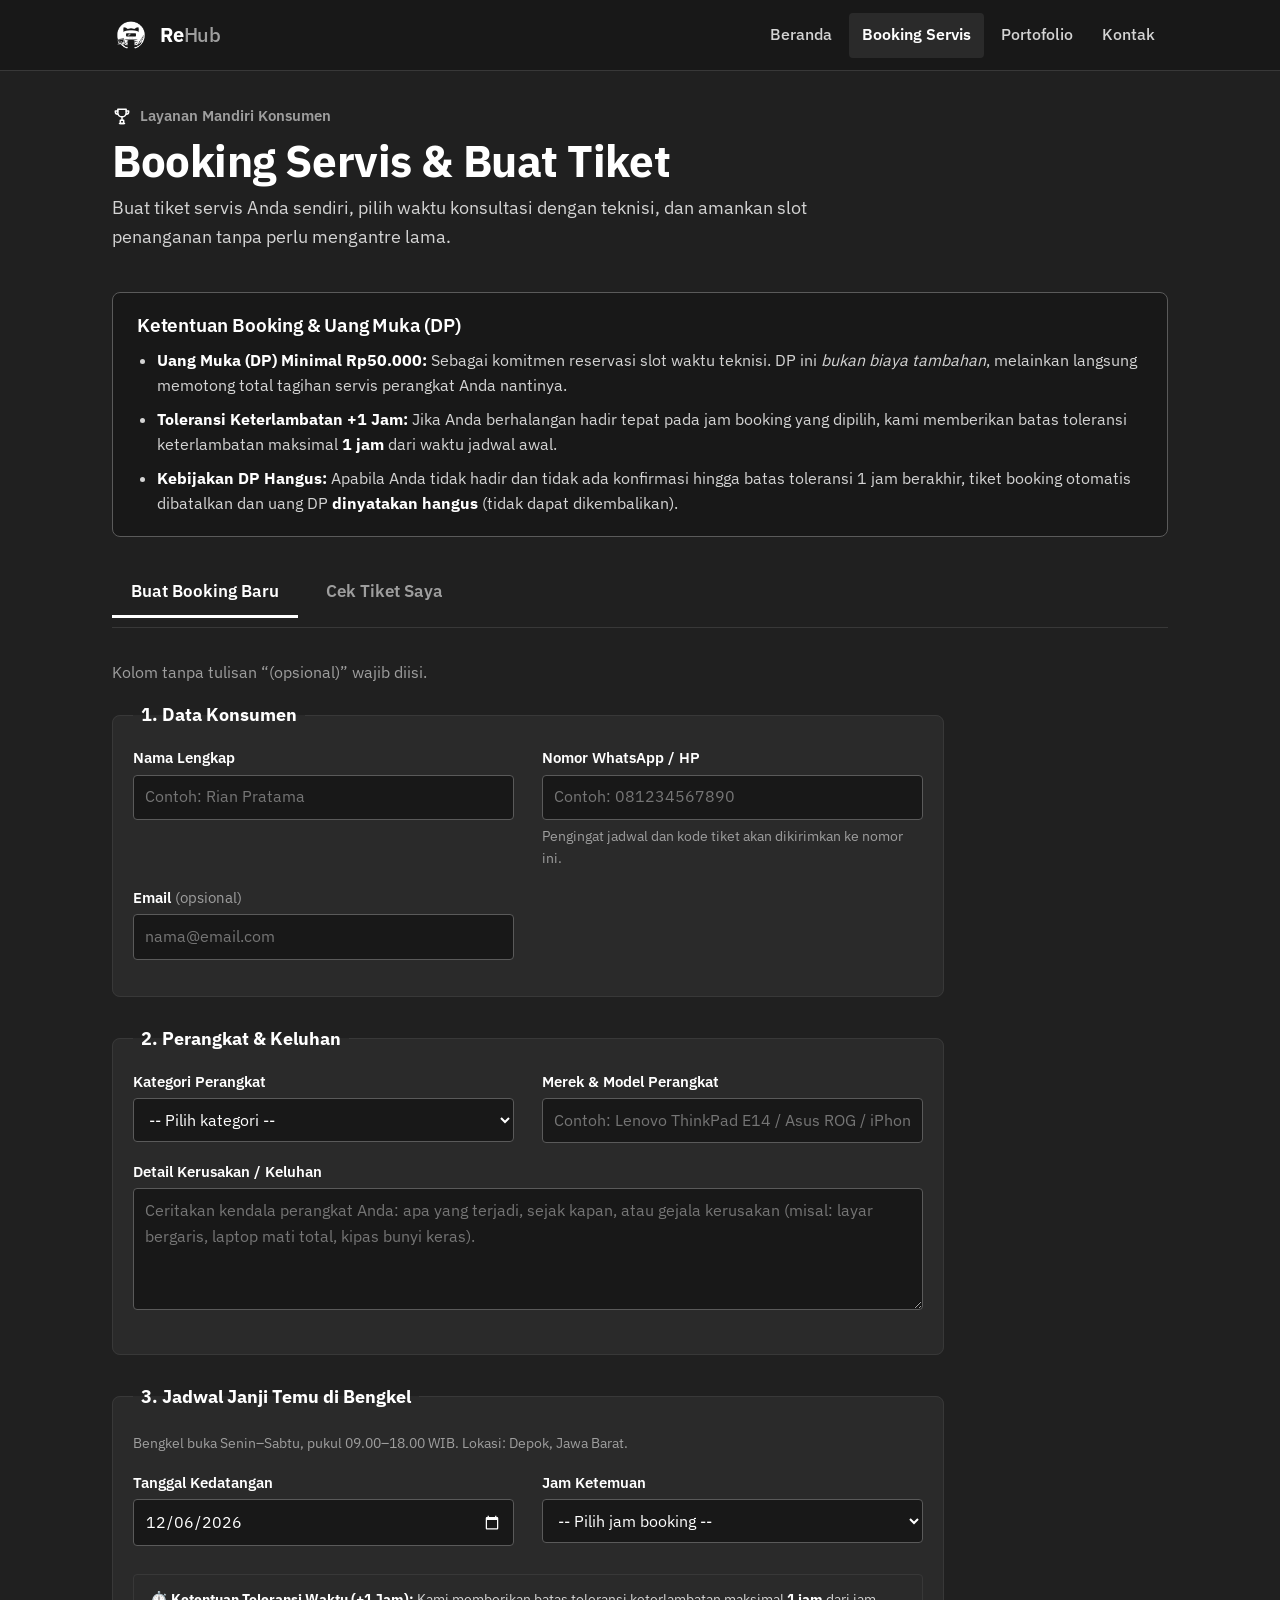
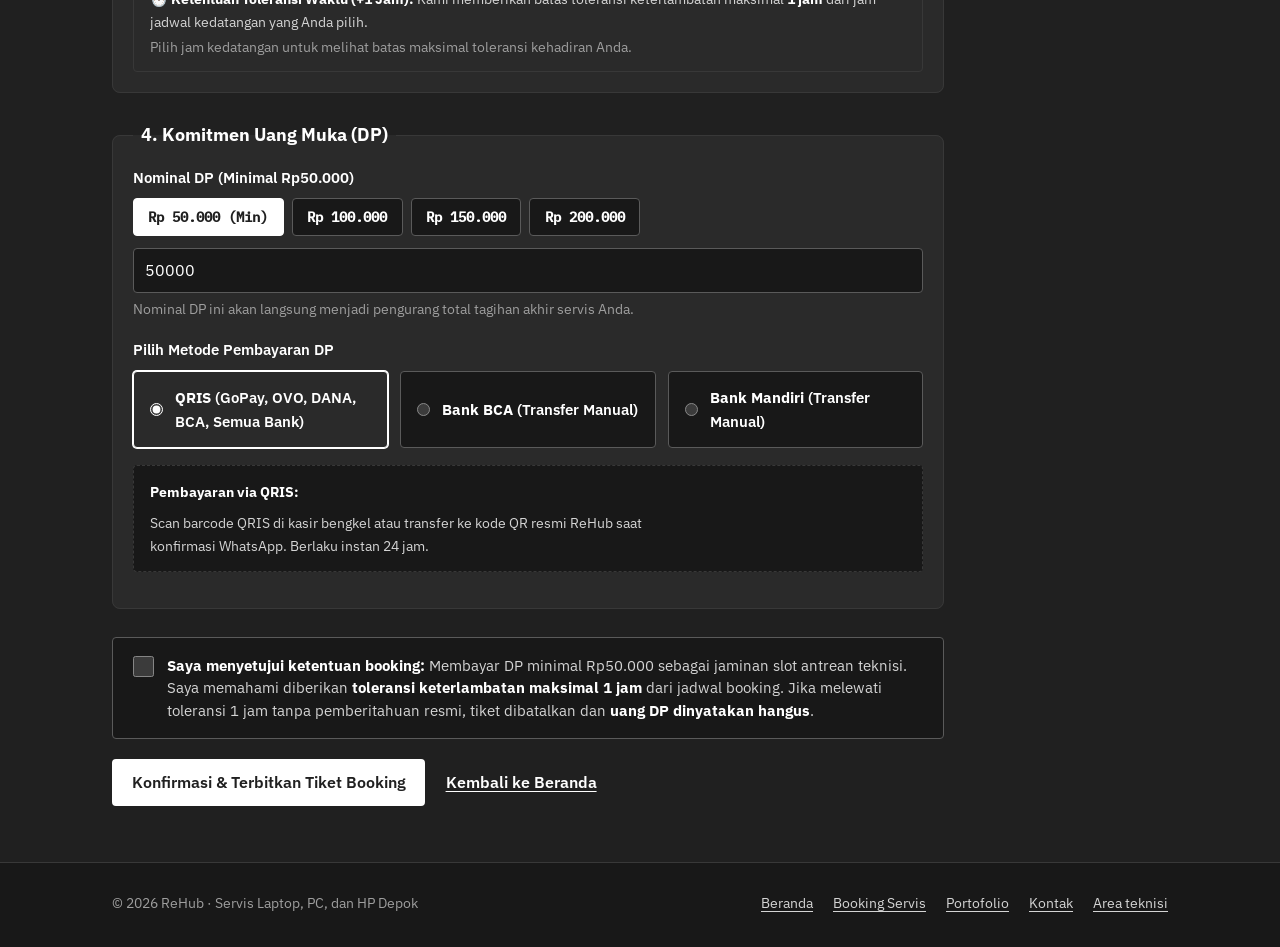
==== commit 115b6ee9: "feat: implement client-side JS with localStorage and customer AI diagnosis" ====
--- a/web-statis/booking.html
+++ b/web-statis/booking.html
@@ -271,6 +271,25 @@
           <div><dt>Status Tiket</dt><dd><span class="badge diagnosis">Booking / Menunggu Kedatangan</span></dd></div>
         </dl>
 
+        <!-- Section Diagnosis Mandiri AI Konsumen -->
+        <section class="card receipt-ai-box" id="customer-ai-card" style="margin: 1.25rem 0; padding: 1.25rem; background: var(--surface-sunken); border: 2px dashed var(--line-strong); border-radius: var(--radius-lg);">
+          <div class="ai-box-head">
+            <span class="tag">🤖 Asisten Mandiri AI</span>
+            <h3 style="margin: 0.5rem 0 0.25rem 0; font-size: 1.15rem;">Cari Tahu Perkiraan Kerusakan Perangkat Anda</h3>
+            <p class="muted" style="margin: 0 0 1rem 0; font-size: 0.9rem;">
+              Penasaran komponen apa yang kemungkinan bermasalah sebelum Anda datang ke bengkel? Tanyakan ke AI kami untuk mendapatkan perkiraan kerusakan awal, estimasi biaya kasar, dan hal yang perlu disiapkan.
+            </p>
+          </div>
+
+          <div id="customer-ai-result" style="display: none; margin-bottom: 1rem;">
+            <!-- Hasil analisis AI akan dirender di sini via JS -->
+          </div>
+
+          <p class="actions" style="margin: 0;">
+            <button class="btn btn-outline" type="button" id="btn-customer-ask-ai">✨ Tanyakan Diagnosis ke AI</button>
+          </p>
+        </section>
+
         <div class="receipt-warning">
           <strong>Peringatan Kebijakan Waktu:</strong>
           <p class="receipt-note">
@@ -335,6 +354,9 @@
       </ul>
     </div>
   </footer>
+
+  <script src="js/storage.js"></script>
+  <script src="js/booking.js"></script>
 </body>
 </html>
 
